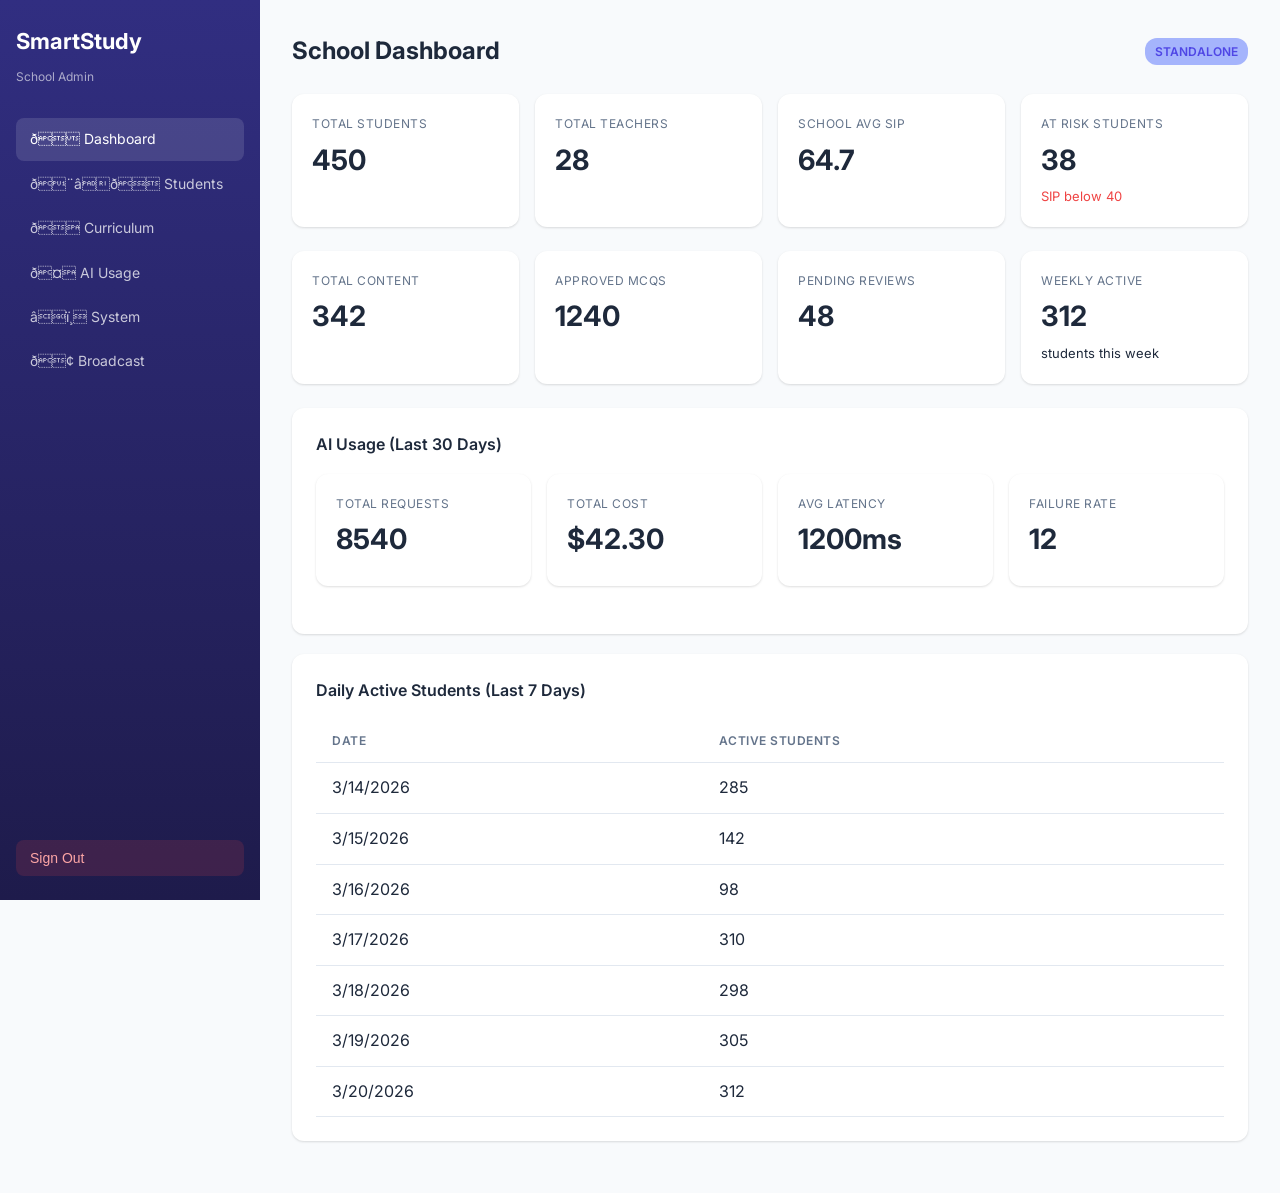
==== docs/admin-dashboard.html @ e6682905 "Add admin dashboard HTML structure" ====
<!DOCTYPE html>
<html lang="en">
<head>
  <meta charset="UTF-8">
  <meta name="viewport" content="width=device-width, initial-scale=1.0">
  <title>SmartStudy â Admin Dashboard</title>
  
  
  <link rel="stylesheet" href="css/style.css">
  <link href="https://fonts.googleapis.com/css2?family=Inter:wght@400;500;600;700&display=swap" rel="stylesheet">
</head>
<body>
  <div class="app-shell">
    <aside class="sidebar">
      <div class="logo">SmartStudy</div>
      <div class="subtitle">School Admin</div>
      <nav>
        <a href="#" class="active" data-section="dashboard">ð Dashboard</a>
        <a href="#" data-section="students">ð¨âð Students</a>
        <a href="#" data-section="topics">ð Curriculum</a>
        <a href="#" data-section="ai-usage">ð¤ AI Usage</a>
        <a href="#" data-section="system">âï¸ System</a>
        <a href="#" data-section="broadcast">ð¢ Broadcast</a>
      </nav>
      <button class="logout-btn" onclick="handleLogout()">Sign Out</button>
    </aside>

    <main class="main-content">
      <!-- Dashboard -->
      <section id="section-dashboard">
        <div class="page-header">
          <h1>School Dashboard</h1>
          <div class="badge" id="integrationBadge">Loading...</div>
        </div>

        <div class="stats-grid">
          <div class="stat-card"><div class="label">Total Students</div><div class="value" id="totalStudents">--</div></div>
          <div class="stat-card"><div class="label">Total Teachers</div><div class="value" id="totalTeachers">--</div></div>
          <div class="stat-card"><div class="label">School Avg SIP</div><div class="value" id="schoolAvgSip">--</div></div>
          <div class="stat-card"><div class="label">At Risk Students</div><div class="value" id="atRiskCount">--</div><div class="change negative">SIP below 40</div></div>
        </div>

        <div class="stats-grid">
          <div class="stat-card"><div class="label">Total Content</div><div class="value" id="totalContentAdmin">--</div></div>
          <div class="stat-card"><div class="label">Approved MCQs</div><div class="value" id="approvedMcqs">--</div></div>
          <div class="stat-card"><div class="label">Pending Reviews</div><div class="value" id="pendingReviews">--</div></div>
          <div class="stat-card"><div class="label">Weekly Active</div><div class="value" id="weeklyActive">--</div><div class="change">students this week</div></div>
        </div>

        <div class="card">
          <div class="card-header"><h3>AI Usage (Last 30 Days)</h3></div>
          <div class="stats-grid">
            <div class="stat-card"><div class="label">Total Requests</div><div class="value" id="aiRequests">--</div></div>
            <div class="stat-card"><div class="label">Total Cost</div><div class="value" id="aiCost">--</div></div>
            <div class="stat-card"><div class="label">Avg Latency</div><div class="value" id="aiLatency">--</div></div>
            <div class="stat-card"><div class="label">Failure Rate</div><div class="value" id="aiFailures">--</div></div>
          </div>
        </div>

        <div class="card">
          <div class="card-header"><h3>Daily Active Students (Last 7 Days)</h3></div>
          <table>
            <thead><tr><th>Date</th><th>Active Students</th></tr></thead>
            <tbody id="dailyActiveList"></tbody>
          </table>
        </div>
      </section>

      <!-- Students -->
      <section id="section-students" style="display:none">
        <div class="page-header"><h1>Student List</h1></div>
        <div class="card">
          <div style="display: flex; gap: 12px; margin-bottom: 16px;">
            <input type="text" id="studentSearch" placeholder="Search students..." style="flex: 1; padding: 10px 14px; border: 1px solid var(--border); border-radius: 8px;">
            <select id="studentSort" style="padding: 10px; border: 1px solid var(--border); border-radius: 8px;">
              <option value="name">Sort by Name</option>
              <option value="sip">Sort by SIP</option>
              <option value="streak">Sort by Streak</option>
            </select>
            <button class="btn btn-primary" onclick="loadStudents()">Search</button>
          </div>
          <table>
            <thead><tr><th>Student</th><th>Avg SIP</th><th>Streak</th><th>Points</th></tr></thead>
            <tbody id="studentList"></tbody>
          </table>
        </div>
      </section>

      <!-- Curriculum Topics -->
      <section id="section-topics" style="display:none">
        <div class="page-header">
          <h1>Curriculum & Topics</h1>
          <button class="btn btn-primary" onclick="document.getElementById('topicForm').style.display='block'">+ Add Topic</button>
        </div>
        <div class="card" id="topicForm" style="display:none">
          <h3 style="margin-bottom: 16px">Add Topic</h3>
          <div class="form-group"><label>Name</label><input type="text" id="topicName" placeholder="Photosynthesis"></div>
          <div class="form-group"><label>Chapter Number</label><input type="number" id="topicChapter" min="1"></div>
          <div class="form-group"><label>Subject ID</label><input type="number" id="topicSubject" min="1"></div>
          <div class="form-group"><label>Board</label><select id="topicBoard"><option>CBSE</option><option>ICSE</option><option>State</option><option>IB</option><option>Cambridge</option></select></div>
          <div class="form-group"><label>Difficulty</label><select id="topicDifficulty"><option>Easy</option><option>Medium</option><option>Hard</option><option>Advanced</option></select></div>
          <button class="btn btn-primary" onclick="createTopic()">Save Topic</button>
          <button class="btn btn-outline" onclick="document.getElementById('topicForm').style.display='none'">Cancel</button>
        </div>
        <div class="card">
          <div class="form-group"><label>Filter by Subject ID</label><input type="number" id="topicFilterSubject" min="1" value="1" style="width:120px"></div>
          <button class="btn btn-outline btn-sm" onclick="loadTopics()">Load Topics</button>
          <table style="margin-top: 16px">
            <thead><tr><th>Chapter</th><th>Name</th><th>Board</th><th>Difficulty</th></tr></thead>
            <tbody id="topicList"></tbody>
          </table>
        </div>
      </section>

      <!-- AI Usage -->
      <section id="section-ai-usage" style="display:none">
        <div class="page-header"><h1>AI Usage Report</h1></div>
        <div id="aiUsageContainer" class="loading"><div class="spinner"></div>Loading AI usage data...</div>
      </section>

      <!-- System -->
      <section id="section-system" style="display:none">
        <div class="page-header"><h1>System Info</h1></div>
        <div id="systemContainer" class="loading"><div class="spinner"></div>Loading...</div>
      </section>

      <!-- Broadcast -->
      <section id="section-broadcast" style="display:none">
        <div class="page-header"><h1>Broadcast Notification</h1></div>
        <div class="card">
          <div class="form-group"><label>Title</label><input type="text" id="broadcastTitle" placeholder="Important announcement"></div>
          <div class="form-group"><label>Message</label><textarea id="broadcastMessage" rows="4" placeholder="Your message..."></textarea></div>
          <div class="form-group"><label>Target Audience</label>
            <select id="broadcastTarget">
              <option value="all">All Users</option>
              <option value="student">Students Only</option>
              <option value="teacher">Teachers Only</option>
              <option value="parent">Parents Only</option>
            </select>
          </div>
          <button class="btn btn-primary" onclick="sendBroadcast()">Send Notification</button>
        </div>
      </section>
    </main>
  </div>

  <script src="js/mock-api.js"></script>
  <script>
    // Navigation
    document.querySelectorAll('[data-section]').forEach(link => {
      link.addEventListener('click', (e) => {
        e.preventDefault();
        const section = link.dataset.section;
        document.querySelectorAll('section').forEach(s => s.style.display = 'none');
        document.getElementById(`section-${section}`).style.display = 'block';
        document.querySelectorAll('.sidebar nav a').forEach(a => a.classList.remove('active'));
        link.classList.add('active');

        if (section === 'ai-usage') loadAiUsage();
        if (section === 'system') loadSystem();
      });
    });

    async function handleLogout() {
      try { await api.logout(); } catch {}
      window.location.href = 'index.html';
    }

    async function loadDashboard() {
      try {
        const data = await api.adminDashboard();

        document.getElementById('integrationBadge').textContent = data.overview.integrationMode.toUpperCase();
        document.getElementById('totalStudents').textContent = data.overview.totalStudents;
        document.getElementById('totalTeachers').textContent = data.overview.totalTeachers;
        document.getElementById('schoolAvgSip').textContent = data.sip?.school_avg_sip || '--';
        document.getElementById('atRiskCount').textContent = data.sip?.at_risk_count || 0;
        document.getElementById('totalContentAdmin').textContent = data.content.total;
        document.getElementById('approvedMcqs').textContent = data.mcq.approved;
        document.getElementById('pendingReviews').textContent = data.mcq.pendingReview;
        document.getElementById('weeklyActive').textContent = data.engagement?.active_students || 0;

        // AI
        const ai = data.ai || {};
        document.getElementById('aiRequests').textContent = ai.total_requests || 0;
        document.getElementById('aiCost').textContent = ai.total_cost ? `$${parseFloat(ai.total_cost).toFixed(2)}` : '$0';
        document.getElementById('aiLatency').textContent = ai.avg_latency_ms ? `${ai.avg_latency_ms}ms` : '--';
        document.getElementById('aiFailures').textContent = ai.failures || 0;

        // Daily active
        document.getElementById('dailyActiveList').innerHTML = (data.dailyActiveStudents || []).map(d => `
          <tr><td>${new Date(d.date).toLocaleDateString()}</td><td>${d.active_students}</td></tr>
        `).join('') || '<tr><td colspan="2">No data</td></tr>';
      } catch (err) { console.error(err); }
    }

    async function loadStudents() {
      const search = document.getElementById('studentSearch').value;
      const sortBy = document.getElementById('studentSort').value;
      try {
        const data = await api.getStudents(`search=${search}&sortBy=${sortBy}`);
        document.getElementById('studentList').innerHTML = data.students.map(s => `
          <tr>
            <td>${s.first_name ? `${s.first_name} ${s.last_name || ''}` : `Student ${s.id}`}</td>
            <td>${parseFloat(s.avg_sip || 0).toFixed(1)}</td>
            <td>${s.streak}</td>
            <td>${s.points}</td>
          </tr>
        `).join('') || '<tr><td colspan="4">No students found</td></tr>';
      } catch (err) { console.error(err); }
    }

    async function loadTopics() {
      const subjectId = document.getElementById('topicFilterSubject').value;
      try {
        const data = await api.getTopics(subjectId);
        document.getElementById('topicList').innerHTML = data.topics.map(t => `
          <tr><td>${t.chapter_number || '-'}</td><td>${t.name}</td><td>${t.board}</td><td>${t.difficulty_level}</td></tr>
        `).join('') || '<tr><td colspan="4">No topics found</td></tr>';
      } catch (err) { console.error(err); }
    }

    async function createTopic() {
      try {
        await api.createTopic({
          name: document.getElementById('topicName').value,
          chapterNumber: parseInt(document.getElementById('topicChapter').value),
          subjectId: parseInt(document.getElementById('topicSubject').value),
          board: document.getElementById('topicBoard').value,
          difficultyLevel: document.getElementById('topicDifficulty').value,
        });
        alert('Topic created!');
        document.getElementById('topicForm').style.display = 'none';
        loadTopics();
      } catch (err) { alert(err?.detail || 'Failed to create topic'); }
    }

    async function loadAiUsage() {
      try {
        const data = await api.getAiUsage(30);
        document.getElementById('aiUsageContainer').innerHTML = `
          <div class="card"><div class="card-header"><h3>By Request Type</h3></div>
            <table><thead><tr><th>Type</th><th>Count</th><th>Cost</th><th>Avg Latency</th></tr></thead>
            <tbody>${data.byType.map(t => `<tr><td>${t.request_type}</td><td>${t.count}</td><td>$${parseFloat(t.cost || 0).toFixed(3)}</td><td>${t.avg_latency}ms</td></tr>`).join('')}</tbody></table>
          </div>
          <div class="card"><div class="card-header"><h3>By Model</h3></div>
            <table><thead><tr><th>Model</th><th>Requests</th><th>Cost</th></tr></thead>
            <tbody>${data.byModel.map(m => `<tr><td>${m.model_used}</td><td>${m.count}</td><td>$${parseFloat(m.cost || 0).toFixed(3)}</td></tr>`).join('')}</tbody></table>
          </div>
        `;
      } catch (err) { document.getElementById('aiUsageContainer').innerHTML = '<p>Failed to load AI usage</p>'; }
    }

    async function loadSystem() {
      try {
        const data = await api.getSystemInfo();
        document.getElementById('systemContainer').innerHTML = `
          <div class="card">
            <table>
              <tr><td><strong>Version</strong></td><td>${data.version}</td></tr>
              <tr><td><strong>Integration Mode</strong></td><td>${data.integrationMode}</td></tr>
              <tr><td><strong>Node.js</strong></td><td>${data.nodeVersion}</td></tr>
              <tr><td><strong>Uptime</strong></td><td>${Math.floor(data.uptime / 60)} minutes</td></tr>
              <tr><td><strong>DB Pool (used/max)</strong></td><td>${data.database.totalConnections}/${data.database.maxConnections} (${data.database.utilizationPct}%)</td></tr>
              <tr><td><strong>OpenAI Configured</strong></td><td>${data.ai.openaiConfigured ? 'â' : 'â'}</td></tr>
              <tr><td><strong>Gemini Configured</strong></td><td>${data.ai.geminiConfigured ? 'â' : 'â'}</td></tr>
              <tr><td><strong>Student Daily AI Limit</strong></td><td>${data.ai.studentDailyLimit}</td></tr>
            </table>
          </div>
        `;
      } catch (err) { document.getElementById('systemContainer').innerHTML = '<p>Failed to load system info</p>'; }
    }

    async function sendBroadcast() {
      try {
        await api.broadcastNotification({
          title: document.getElementById('broadcastTitle').value,
          message: document.getElementById('broadcastMessage').value,
          targetRole: document.getElementById('broadcastTarget').value,
        });
        alert('Notification broadcast queued!');
      } catch (err) { alert(err?.detail || 'Failed to send broadcast'); }
    }

    loadDashboard();
  </script>
</body>
</html>
---- docs/css/style.css ----
/* ============================================================
   SmartStudy v1.0 â Portal Styles
   ============================================================ */

:root {
  --primary: #6366f1;
  --primary-dark: #4f46e5;
  --primary-light: #a5b4fc;
  --secondary: #10b981;
  --danger: #ef4444;
  --warning: #f59e0b;
  --info: #3b82f6;
  --bg: #f8fafc;
  --card-bg: #ffffff;
  --text: #1e293b;
  --text-secondary: #64748b;
  --border: #e2e8f0;
  --radius: 12px;
  --shadow: 0 1px 3px rgba(0,0,0,0.08), 0 1px 2px rgba(0,0,0,0.06);
  --shadow-lg: 0 10px 15px rgba(0,0,0,0.1), 0 4px 6px rgba(0,0,0,0.05);
}

* { margin: 0; padding: 0; box-sizing: border-box; }

body {
  font-family: 'Inter', -apple-system, BlinkMacSystemFont, sans-serif;
  background: var(--bg);
  color: var(--text);
  line-height: 1.6;
}

/* ---- Layout ---- */
.app-shell { display: flex; min-height: 100vh; }

.sidebar {
  width: 260px;
  background: linear-gradient(180deg, #312e81 0%, #1e1b4b 100%);
  color: white;
  padding: 24px 16px;
  position: fixed;
  height: 100vh;
  overflow-y: auto;
}

.sidebar .logo { font-size: 22px; font-weight: 700; margin-bottom: 8px; }
.sidebar .subtitle { font-size: 12px; color: rgba(255,255,255,0.6); margin-bottom: 32px; }

.sidebar nav a {
  display: flex;
  align-items: center;
  gap: 12px;
  padding: 10px 14px;
  color: rgba(255,255,255,0.75);
  text-decoration: none;
  border-radius: 8px;
  font-size: 14px;
  transition: all 0.2s;
  margin-bottom: 2px;
}

.sidebar nav a:hover,
.sidebar nav a.active {
  background: rgba(255,255,255,0.12);
  color: white;
}

.sidebar .logout-btn {
  margin-top: auto;
  padding: 10px 14px;
  background: rgba(239,68,68,0.15);
  color: #fca5a5;
  border: none;
  border-radius: 8px;
  cursor: pointer;
  font-size: 14px;
  width: 100%;
  text-align: left;
  position: absolute;
  bottom: 24px;
  left: 16px;
  width: calc(100% - 32px);
}

.main-content {
  margin-left: 260px;
  padding: 32px;
  flex: 1;
  max-width: 1200px;
}

/* ---- Cards ---- */
.card {
  background: var(--card-bg);
  border-radius: var(--radius);
  padding: 24px;
  box-shadow: var(--shadow);
  margin-bottom: 20px;
}

.card-header {
  display: flex;
  justify-content: space-between;
  align-items: center;
  margin-bottom: 16px;
}

.card-header h3 { font-size: 16px; font-weight: 600; color: var(--text); }

/* ---- Stats Grid ---- */
.stats-grid {
  display: grid;
  grid-template-columns: repeat(auto-fit, minmax(200px, 1fr));
  gap: 16px;
  margin-bottom: 24px;
}

.stat-card {
  background: var(--card-bg);
  border-radius: var(--radius);
  padding: 20px;
  box-shadow: var(--shadow);
}

.stat-card .label { font-size: 12px; color: var(--text-secondary); text-transform: uppercase; letter-spacing: 0.5px; }
.stat-card .value { font-size: 28px; font-weight: 700; margin: 4px 0; }
.stat-card .change { font-size: 13px; }
.stat-card .change.positive { color: var(--secondary); }
.stat-card .change.negative { color: var(--danger); }

/* ---- SIP Score Badge ---- */
.sip-badge {
  display: inline-flex;
  align-items: center;
  gap: 6px;
  padding: 4px 10px;
  border-radius: 20px;
  font-size: 13px;
  font-weight: 600;
}

.sip-excellent { background: #dcfce7; color: #166534; }
.sip-good { background: #dbeafe; color: #1e40af; }
.sip-average { background: #fef3c7; color: #92400e; }
.sip-low { background: #fecaca; color: #991b1b; }

/* ---- Tables ---- */
table { width: 100%; border-collapse: collapse; }
th, td { padding: 12px 16px; text-align: left; border-bottom: 1px solid var(--border); }
th { font-size: 12px; text-transform: uppercase; color: var(--text-secondary); font-weight: 600; letter-spacing: 0.5px; }
tr:hover td { background: #f8fafc; }

/* ---- Buttons ---- */
.btn {
  padding: 8px 18px;
  border-radius: 8px;
  font-size: 14px;
  font-weight: 500;
  border: none;
  cursor: pointer;
  transition: all 0.2s;
  display: inline-flex;
  align-items: center;
  gap: 6px;
}

.btn-primary { background: var(--primary); color: white; }
.btn-primary:hover { background: var(--primary-dark); }
.btn-success { background: var(--secondary); color: white; }
.btn-danger { background: var(--danger); color: white; }
.btn-outline { background: transparent; border: 1px solid var(--border); color: var(--text); }
.btn-outline:hover { background: var(--bg); }
.btn-sm { padding: 5px 12px; font-size: 12px; }

/* ---- Forms ---- */
.form-group { margin-bottom: 16px; }
.form-group label { display: block; font-size: 13px; font-weight: 500; margin-bottom: 6px; color: var(--text-secondary); }
.form-group input, .form-group select, .form-group textarea {
  width: 100%;
  padding: 10px 14px;
  border: 1px solid var(--border);
  border-radius: 8px;
  font-size: 14px;
  color: var(--text);
  background: white;
  transition: border-color 0.2s;
}
.form-group input:focus, .form-group select:focus, .form-group textarea:focus {
  outline: none;
  border-color: var(--primary);
  box-shadow: 0 0 0 3px rgba(99,102,241,0.1);
}

/* ---- Login Page ---- */
.login-container {
  display: flex;
  align-items: center;
  justify-content: center;
  min-height: 100vh;
  background: linear-gradient(135deg, #312e81 0%, #4f46e5 50%, #6366f1 100%);
}

.login-card {
  background: white;
  border-radius: 16px;
  padding: 40px;
  width: 400px;
  box-shadow: var(--shadow-lg);
}

.login-card h1 { font-size: 24px; margin-bottom: 8px; }
.login-card p { color: var(--text-secondary); margin-bottom: 24px; font-size: 14px; }

.login-card .btn-primary {
  width: 100%;
  padding: 12px;
  font-size: 16px;
  margin-top: 8px;
}

.error-msg {
  background: #fef2f2;
  color: #991b1b;
  padding: 10px 14px;
  border-radius: 8px;
  font-size: 13px;
  margin-bottom: 16px;
  display: none;
}

/* ---- MCQ Card ---- */
.mcq-card {
  border: 1px solid var(--border);
  border-radius: var(--radius);
  padding: 20px;
  margin-bottom: 16px;
}

.mcq-card .question { font-size: 15px; font-weight: 500; margin-bottom: 12px; }

.mcq-option {
  display: block;
  padding: 10px 14px;
  border: 1px solid var(--border);
  border-radius: 8px;
  margin-bottom: 8px;
  cursor: pointer;
  transition: all 0.2s;
  font-size: 14px;
}

.mcq-option:hover { border-color: var(--primary); background: #f0f0ff; }
.mcq-option.selected { border-color: var(--primary); background: #eef2ff; }
.mcq-option.correct { border-color: var(--secondary); background: #ecfdf5; }
.mcq-option.wrong { border-color: var(--danger); background: #fef2f2; }

/* ---- Progress Bar ---- */
.progress-bar {
  height: 8px;
  background: #e2e8f0;
  border-radius: 4px;
  overflow: hidden;
}

.progress-bar .fill {
  height: 100%;
  border-radius: 4px;
  transition: width 0.5s ease;
}

.progress-bar .fill.excellent { background: var(--secondary); }
.progress-bar .fill.good { background: var(--info); }
.progress-bar .fill.average { background: var(--warning); }
.progress-bar .fill.low { background: var(--danger); }

/* ---- Streak ---- */
.streak-badge {
  display: inline-flex;
  align-items: center;
  gap: 6px;
  padding: 6px 14px;
  background: linear-gradient(135deg, #f59e0b 0%, #ef4444 100%);
  color: white;
  border-radius: 20px;
  font-weight: 600;
  font-size: 14px;
}

/* ---- Responsive ---- */
@media (max-width: 768px) {
  .sidebar { display: none; }
  .main-content { margin-left: 0; padding: 16px; }
  .stats-grid { grid-template-columns: 1fr 1fr; }
}

/* ---- Page Header ---- */
.page-header {
  display: flex;
  justify-content: space-between;
  align-items: center;
  margin-bottom: 24px;
}

.page-header h1 { font-size: 24px; font-weight: 700; }
.page-header .badge { font-size: 12px; padding: 4px 10px; border-radius: 12px; background: var(--primary-light); color: var(--primary-dark); font-weight: 600; }

/* ---- Loading ---- */
.loading {
  text-align: center;
  padding: 40px;
  color: var(--text-secondary);
}

.spinner {
  width: 32px;
  height: 32px;
  border: 3px solid var(--border);
  border-top-color: var(--primary);
  border-radius: 50%;
  animation: spin 0.8s linear infinite;
  margin: 0 auto 12px;
}

@keyframes spin { to { transform: rotate(360deg); } }
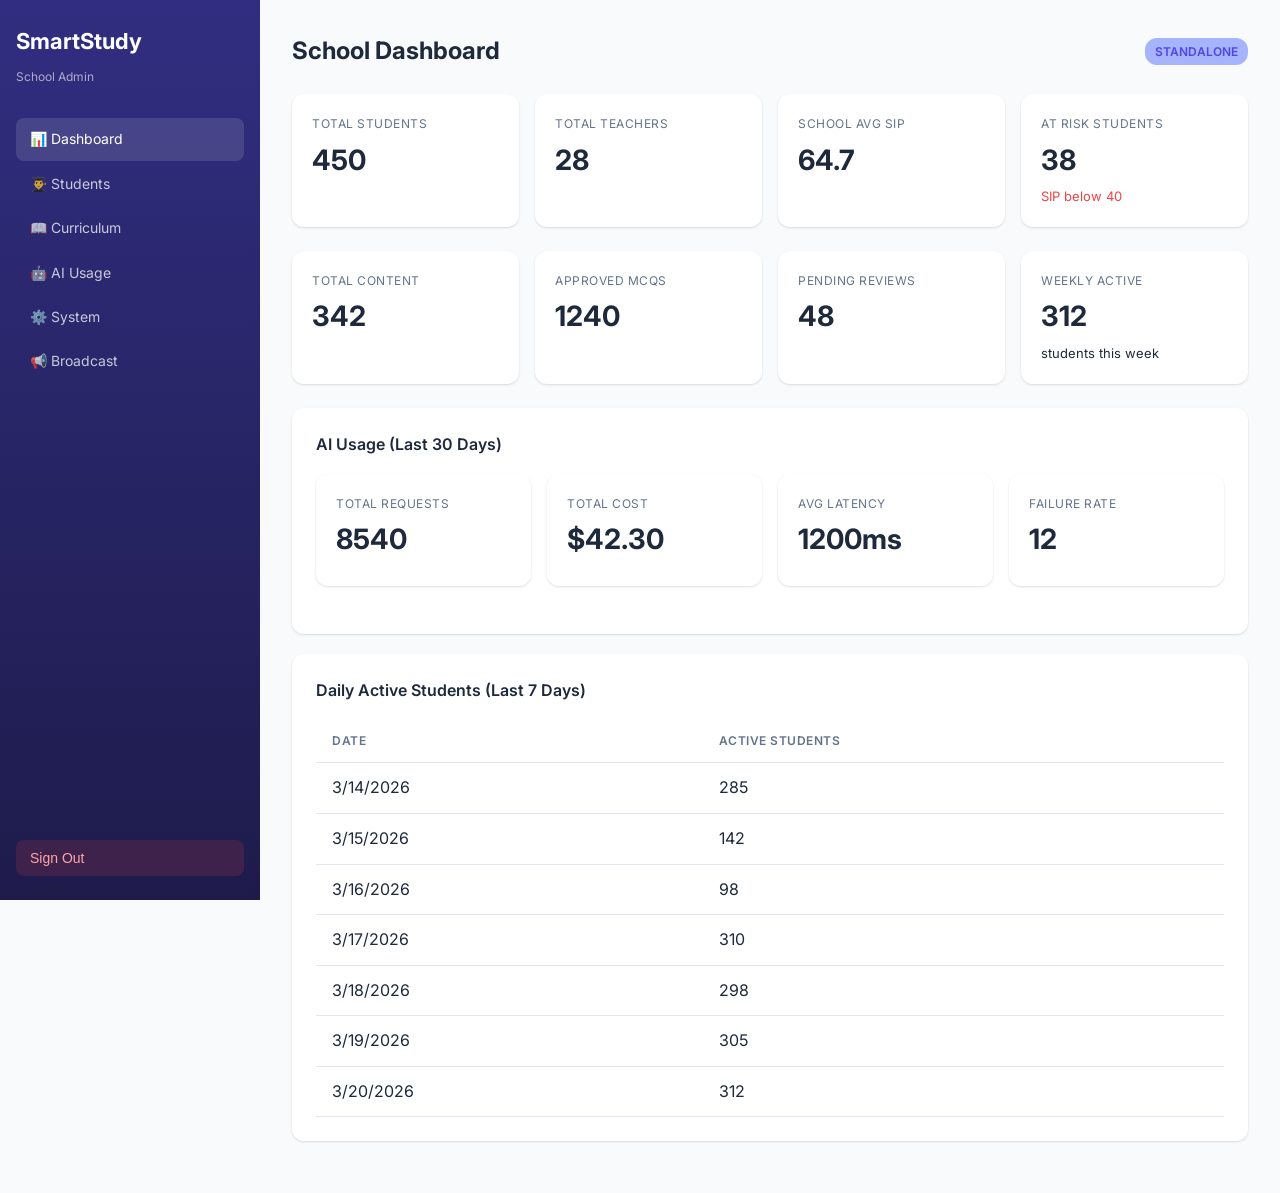
==== commit 8fd0a30c: "Update admin dashboard titles and icons" ====
--- a/docs/admin-dashboard.html
+++ b/docs/admin-dashboard.html
@@ -3,7 +3,7 @@
 <head>
   <meta charset="UTF-8">
   <meta name="viewport" content="width=device-width, initial-scale=1.0">
-  <title>SmartStudy â Admin Dashboard</title>
+  <title>SmartStudy — Admin Dashboard</title>
   
   
   <link rel="stylesheet" href="css/style.css">
@@ -15,12 +15,12 @@
       <div class="logo">SmartStudy</div>
       <div class="subtitle">School Admin</div>
       <nav>
-        <a href="#" class="active" data-section="dashboard">ð Dashboard</a>
-        <a href="#" data-section="students">ð¨âð Students</a>
-        <a href="#" data-section="topics">ð Curriculum</a>
-        <a href="#" data-section="ai-usage">ð¤ AI Usage</a>
-        <a href="#" data-section="system">âï¸ System</a>
-        <a href="#" data-section="broadcast">ð¢ Broadcast</a>
+        <a href="#" class="active" data-section="dashboard">📊 Dashboard</a>
+        <a href="#" data-section="students">👨‍🎓 Students</a>
+        <a href="#" data-section="topics">📖 Curriculum</a>
+        <a href="#" data-section="ai-usage">🤖 AI Usage</a>
+        <a href="#" data-section="system">⚙️ System</a>
+        <a href="#" data-section="broadcast">📢 Broadcast</a>
       </nav>
       <button class="logout-btn" onclick="handleLogout()">Sign Out</button>
     </aside>
@@ -262,10 +262,8 @@
               <tr><td><strong>Node.js</strong></td><td>${data.nodeVersion}</td></tr>
               <tr><td><strong>Uptime</strong></td><td>${Math.floor(data.uptime / 60)} minutes</td></tr>
               <tr><td><strong>DB Pool (used/max)</strong></td><td>${data.database.totalConnections}/${data.database.maxConnections} (${data.database.utilizationPct}%)</td></tr>
-              <tr><td><strong>OpenAI Configured</strong></td><td>${data.ai.openaiConfigured ? 'â-' : 'â'}</td></tr>
-              <tr><td><strong>Gemini Configured</strong></td><td>${data.ai.geminiConfigured ? 'â-' : 'â'}</td></tr>
+              <tr><td><strong>OpenAI Configured</strong></td><td>${data.ai.openaiConfigured ? '✅' : '❌'}</td></tr>
+              <tr><td><strong>Gemini Configured</strong></td><td>${data.ai.geminiConfigured ? '✅' : '❌'}</td></tr>
               <tr><td><strong>Student Daily AI Limit</strong></td><td>${data.ai.studentDailyLimit}</td></tr>
             </table>
           </div>
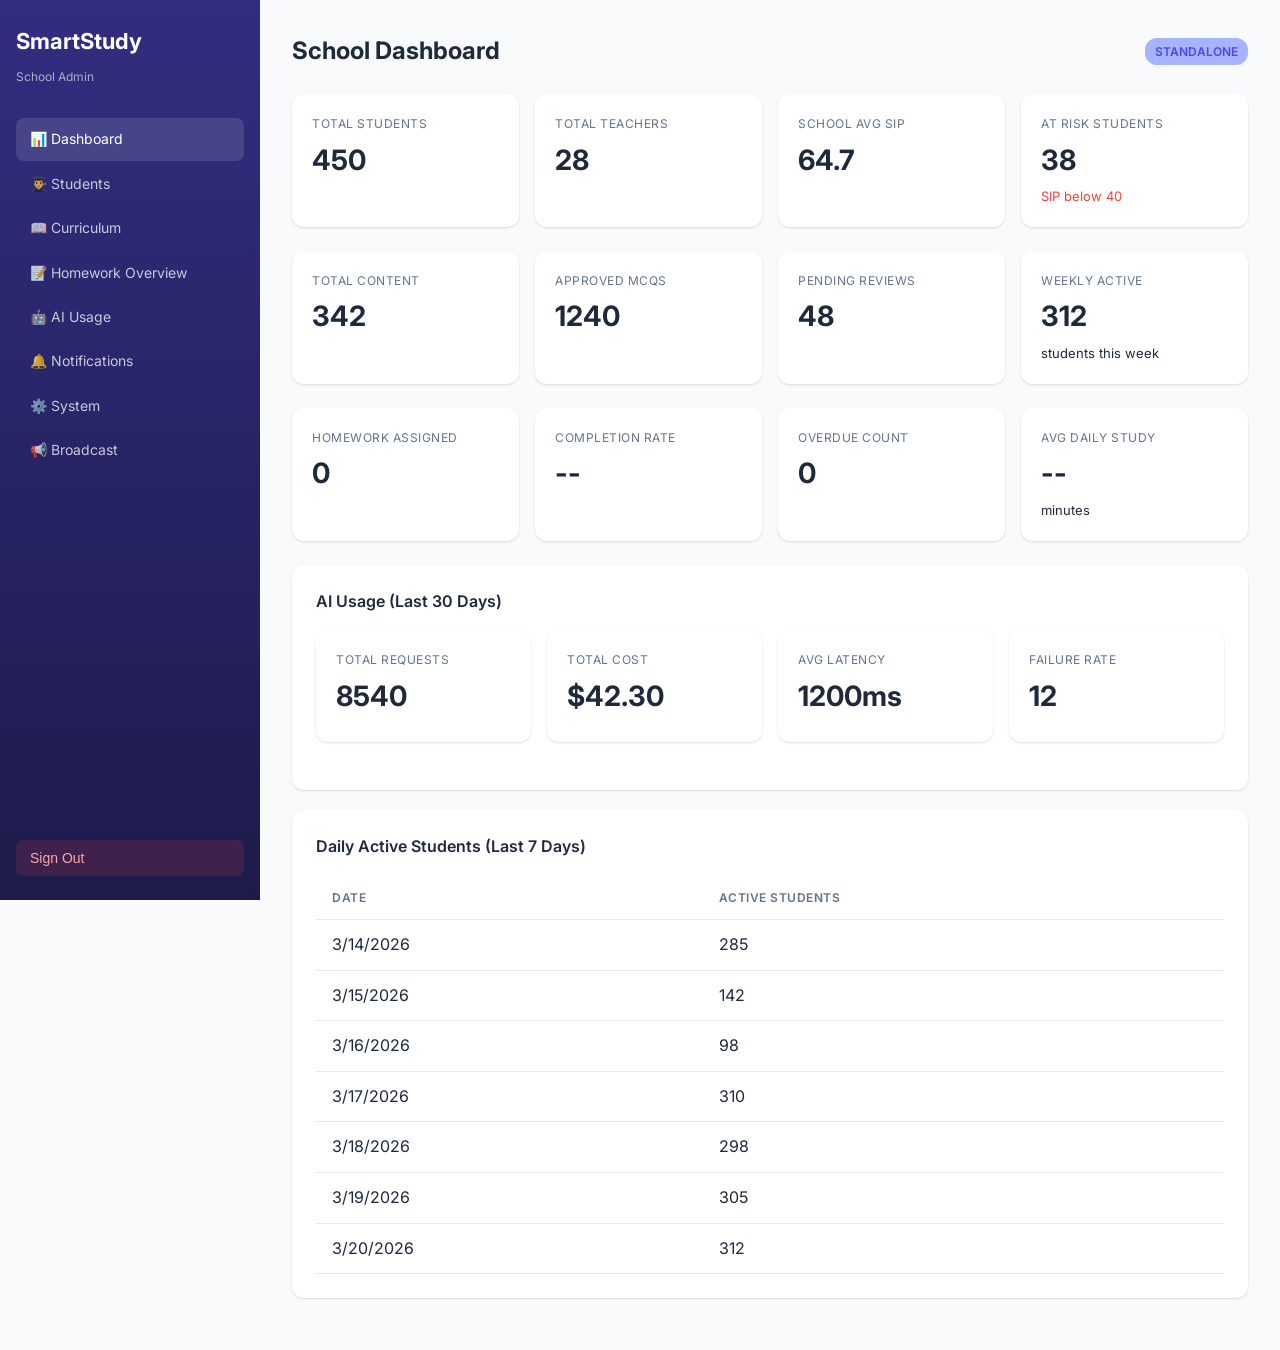
==== commit 7e4e6fa7: "Implement Homework Overview section in admin dashboard Added Homework Overview section with statisti" ====
--- a/docs/admin-dashboard.html
+++ b/docs/admin-dashboard.html
@@ -18,7 +18,9 @@
         <a href="#" class="active" data-section="dashboard">📊 Dashboard</a>
         <a href="#" data-section="students">👨‍🎓 Students</a>
         <a href="#" data-section="topics">📖 Curriculum</a>
+        <a href="#" data-section="homework">📝 Homework Overview</a>
         <a href="#" data-section="ai-usage">🤖 AI Usage</a>
+        <a href="#" data-section="notifications">🔔 Notifications</a>
         <a href="#" data-section="system">⚙️ System</a>
         <a href="#" data-section="broadcast">📢 Broadcast</a>
       </nav>
@@ -45,6 +47,13 @@
           <div class="stat-card"><div class="label">Approved MCQs</div><div class="value" id="approvedMcqs">--</div></div>
           <div class="stat-card"><div class="label">Pending Reviews</div><div class="value" id="pendingReviews">--</div></div>
           <div class="stat-card"><div class="label">Weekly Active</div><div class="value" id="weeklyActive">--</div><div class="change">students this week</div></div>
+        </div>
+
+        <div class="stats-grid">
+          <div class="stat-card"><div class="label">Homework Assigned</div><div class="value" id="homeworkAssigned">--</div></div>
+          <div class="stat-card"><div class="label">Completion Rate</div><div class="value" id="homeworkCompletion">--</div></div>
+          <div class="stat-card"><div class="label">Overdue Count</div><div class="value" id="homeworkOverdue">--</div></div>
+          <div class="stat-card"><div class="label">Avg Daily Study</div><div class="value" id="avgDailyStudy">--</div><div class="change">minutes</div></div>
         </div>
 
         <div class="card">
@@ -112,10 +121,36 @@
         </div>
       </section>
 
+      <!-- Homework Overview -->
+      <section id="section-homework" style="display:none">
+        <div class="page-header"><h1>Homework Overview</h1></div>
+        <div class="stats-grid">
+          <div class="stat-card"><div class="label">Total Assigned</div><div class="value" id="hwTotalAssigned">--</div></div>
+          <div class="stat-card"><div class="label">Completion Rate</div><div class="value" id="hwCompletionRate">--</div></div>
+          <div class="stat-card"><div class="label">Overdue Count</div><div class="value" id="hwOverdueCount">--</div></div>
+          <div class="stat-card"><div class="label">Avg Submission Time</div><div class="value" id="hwAvgSubmissionTime">--</div></div>
+        </div>
+        <div class="card">
+          <div class="card-header"><h3>Homework Breakdown by Status</h3></div>
+          <table>
+            <thead><tr><th>Status</th><th>Count</th></tr></thead>
+            <tbody id="homeworkStatusList"></tbody>
+          </table>
+        </div>
+      </section>
+
       <!-- AI Usage -->
       <section id="section-ai-usage" style="display:none">
         <div class="page-header"><h1>AI Usage Report</h1></div>
         <div id="aiUsageContainer" class="loading"><div class="spinner"></div>Loading AI usage data...</div>
+      </section>
+
+      <!-- Notifications -->
+      <section id="section-notifications" style="display:none">
+        <div class="page-header"><h1>Admin Notifications</h1></div>
+        <div class="card">
+          <div id="notificationsList" class="loading"><div class="spinner"></div>Loading notifications...</div>
+        </div>
       </section>
 
       <!-- System -->
@@ -156,7 +191,9 @@
         document.querySelectorAll('.sidebar nav a').forEach(a => a.classList.remove('active'));
         link.classList.add('active');
 
+        if (section === 'homework') loadHomework();
         if (section === 'ai-usage') loadAiUsage();
+        if (section === 'notifications') loadNotifications();
         if (section === 'system') loadSystem();
       });
     });
@@ -179,6 +216,16 @@
         document.getElementById('approvedMcqs').textContent = data.mcq.approved;
         document.getElementById('pendingReviews').textContent = data.mcq.pendingReview;
         document.getElementById('weeklyActive').textContent = data.engagement?.active_students || 0;
+
+        // Homework stats
+        const homework = data.homework || {};
+        document.getElementById('homeworkAssigned').textContent = homework.totalAssigned || 0;
+        document.getElementById('homeworkCompletion').textContent = homework.completionRate ? `${homework.completionRate}%` : '--';
+        document.getElementById('homeworkOverdue').textContent = homework.overdueCount || 0;
+
+        // Engagement metrics
+        const metrics = data.engagementMetrics || {};
+        document.getElementById('avgDailyStudy').textContent = metrics.avgDailyStudyMin || '--';
 
         // AI
         const ai = data.ai || {};
@@ -282,6 +329,59 @@
       } catch (err) { alert(err?.detail || 'Failed to send broadcast'); }
     }
 
+    async function loadHomework() {
+      try {
+        const data = await api.adminDashboard();
+        const homework = data.homework || {};
+
+        document.getElementById('hwTotalAssigned').textContent = homework.totalAssigned || 0;
+        document.getElementById('hwCompletionRate').textContent = homework.completionRate ? `${homework.completionRate}%` : '--';
+        document.getElementById('hwOverdueCount').textContent = homework.overdueCount || 0;
+        document.getElementById('hwAvgSubmissionTime').textContent = homework.avgSubmissionTime ? `${homework.avgSubmissionTime} hours` : '--';
+
+        // Mock breakdown by status
+        const statusData = [
+          { status: 'Completed', count: homework.totalAssigned ? Math.floor(homework.totalAssigned * (homework.completionRate || 0) / 100) : 0 },
+          { status: 'Pending', count: homework.totalAssigned ? Math.floor(homework.totalAssigned * (1 - (homework.completionRate || 0) / 100) * 0.6) : 0 },
+          { status: 'Overdue', count: homework.overdueCount || 0 }
+        ];
+
+        document.getElementById('homeworkStatusList').innerHTML = statusData.map(s => `
+          <tr><td>${s.status}</td><td>${s.count}</td></tr>
+        `).join('') || '<tr><td colspan="2">No data</td></tr>';
+      } catch (err) { console.error(err); }
+    }
+
+    async function loadNotifications() {
+      try {
+        const data = await api.getAdminNotifications();
+
+        const notificationsList = data.notifications || [];
+        if (notificationsList.length === 0) {
+          document.getElementById('notificationsList').innerHTML = '<p style="padding: 16px;">No notifications at this time.</p>';
+          return;
+        }
+
+        document.getElementById('notificationsList').innerHTML = `
+          <table>
+            <thead><tr><th>Type</th><th>Message</th><th>Time</th></tr></thead>
+            <tbody>
+              ${notificationsList.map(n => `
+                <tr>
+                  <td><strong>${n.type || 'System'}</strong></td>
+                  <td>${n.message || 'No message'}</td>
+                  <td>${n.timestamp ? new Date(n.timestamp).toLocaleString() : '--'}</td>
+                </tr>
+              `).join('')}
+            </tbody>
+          </table>
+        `;
+      } catch (err) {
+        document.getElementById('notificationsList').innerHTML = '<p style="padding: 16px; color: var(--danger);">Failed to load notifications</p>';
+        console.error(err);
+      }
+    }
+
     loadDashboard();
   </script>
 </body>
